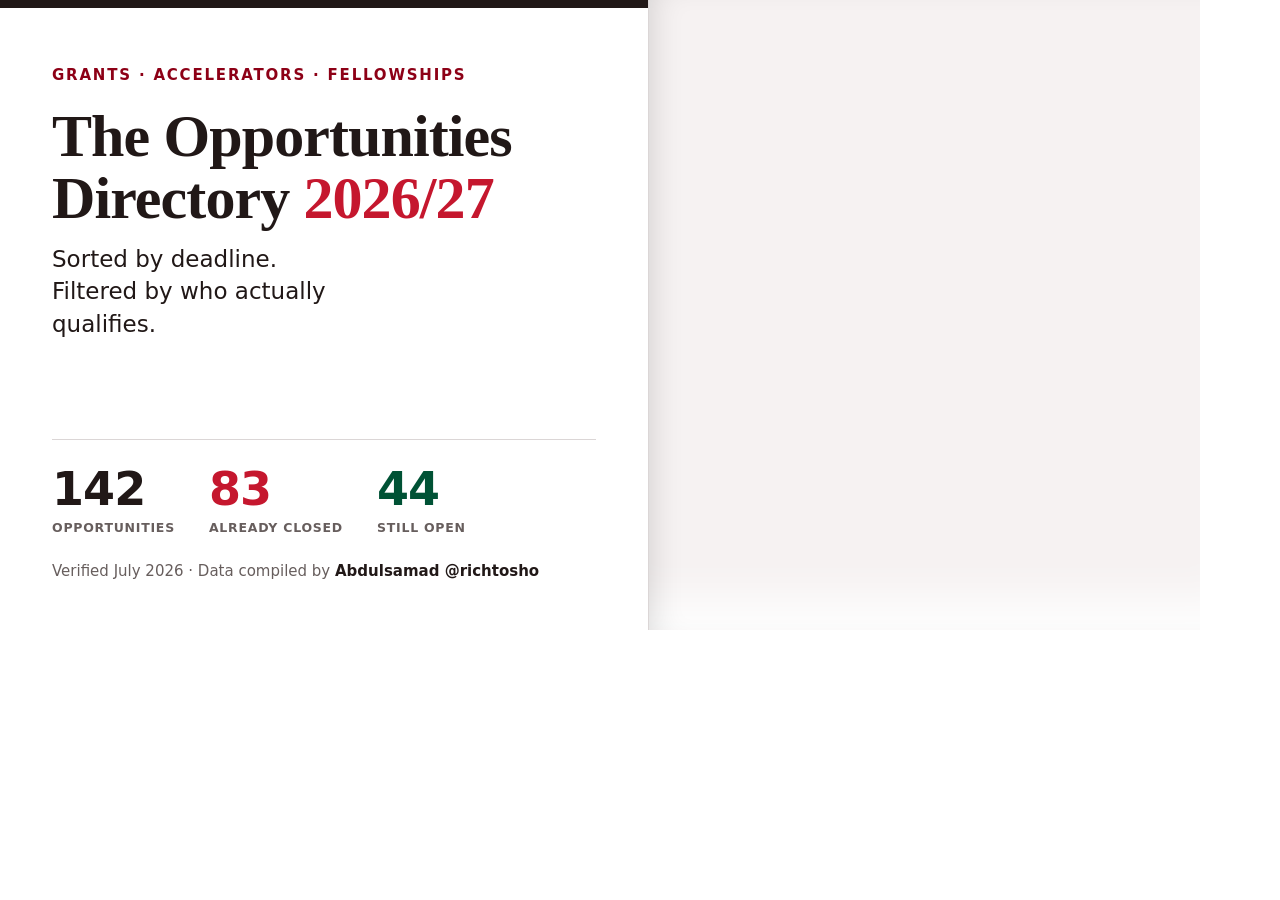
==== assets/og.html @ d4e75e10 "Add social preview (OG/Twitter) card and meta tags 1200x630 share card leading with the hook stat (1" ====
<!doctype html>
<html lang="en">
<head>
<meta charset="utf-8">
<style>
  :root {
    --bg: oklch(1 0 0);
    --surface: oklch(0.965 0.004 25);
    --ink: oklch(0.22 0.015 25);
    --muted: oklch(0.49 0.012 25);
    --line: oklch(0.88 0.005 25);
    --primary: oklch(0.527 0.202 22.7);
    --primary-ink: oklch(0.4 0.17 22.7);
    --accent: oklch(0.38 0.1 165);
  }
  * { margin: 0; padding: 0; box-sizing: border-box; }
  html, body { width: 1200px; height: 630px; }
  body {
    display: flex;
    font: 400 16px/1.5 ui-sans-serif, system-ui, -apple-system, "Segoe UI", Roboto, sans-serif;
    color: var(--ink);
    background: var(--bg);
    overflow: hidden;
  }

  /* ── Left panel ─────────────────────────────── */
  .panel {
    width: 648px;
    flex: 0 0 648px;
    padding: 56px 52px 48px;
    display: flex;
    flex-direction: column;
    justify-content: space-between;
    border-top: 8px solid var(--ink);
  }

  .kicker {
    font-size: 15px;
    font-weight: 600;
    letter-spacing: 0.12em;
    text-transform: uppercase;
    color: var(--primary-ink);
  }

  h1 {
    font-family: Georgia, "Iowan Old Style", "Times New Roman", serif;
    font-weight: 700;
    font-size: 60px;
    line-height: 1.04;
    letter-spacing: -0.015em;
    margin: 18px 0 14px;
  }
  h1 .year { color: var(--primary); }

  .promise {
    font-size: 23px;
    line-height: 1.4;
    color: var(--ink);
    max-width: 20ch;
  }

  .stats {
    display: flex;
    gap: 34px;
    margin-top: 8px;
    padding-top: 26px;
    border-top: 1px solid var(--line);
  }
  .stat .n {
    font-size: 46px;
    font-weight: 800;
    line-height: 1;
    font-variant-numeric: tabular-nums;
    letter-spacing: -0.02em;
  }
  .stat .l {
    display: block;
    margin-top: 7px;
    font-size: 12.5px;
    font-weight: 600;
    letter-spacing: 0.06em;
    text-transform: uppercase;
    color: var(--muted);
  }
  .stat.total .n { color: var(--ink); }
  .stat.closed .n { color: var(--primary); }
  .stat.open .n { color: var(--accent); }

  .credit {
    font-size: 15px;
    color: var(--muted);
    margin-top: 22px;
  }
  .credit b { color: var(--ink); font-weight: 600; }

  /* ── Right peek (real screenshot) ───────────── */
  .peek {
    position: relative;
    flex: 1;
    overflow: hidden;
    border-left: 1px solid var(--line);
    background: var(--surface);
  }
  .peek img {
    position: absolute;
    top: -168px;
    left: -30px;
    width: 1010px;
    height: auto;
    filter: saturate(1.02);
  }
  /* soft fade so the crop doesn't look severed at the bottom */
  .peek::after {
    content: "";
    position: absolute;
    inset: 0;
    box-shadow: inset 22px 0 34px -22px rgba(0,0,0,0.16),
                inset 0 -70px 46px -40px var(--bg);
    pointer-events: none;
  }
</style>
</head>
<body>
  <div class="panel">
    <div>
      <p class="kicker">Grants · Accelerators · Fellowships</p>
      <h1>The Opportunities<br>Directory <span class="year">2026/27</span></h1>
      <p class="promise">Sorted by deadline. Filtered by who actually qualifies.</p>
    </div>
    <div>
      <div class="stats">
        <div class="stat total"><span class="n">142</span><span class="l">Opportunities</span></div>
        <div class="stat closed"><span class="n">83</span><span class="l">Already&nbsp;closed</span></div>
        <div class="stat open"><span class="n">44</span><span class="l">Still&nbsp;open</span></div>
      </div>
      <p class="credit">Verified July 2026 · Data compiled by <b>Abdulsamad @richtosho</b></p>
    </div>
  </div>
  <div class="peek">
    <img src="file:///tmp/shots/vercel-serve.png" alt="">
  </div>
</body>
</html>
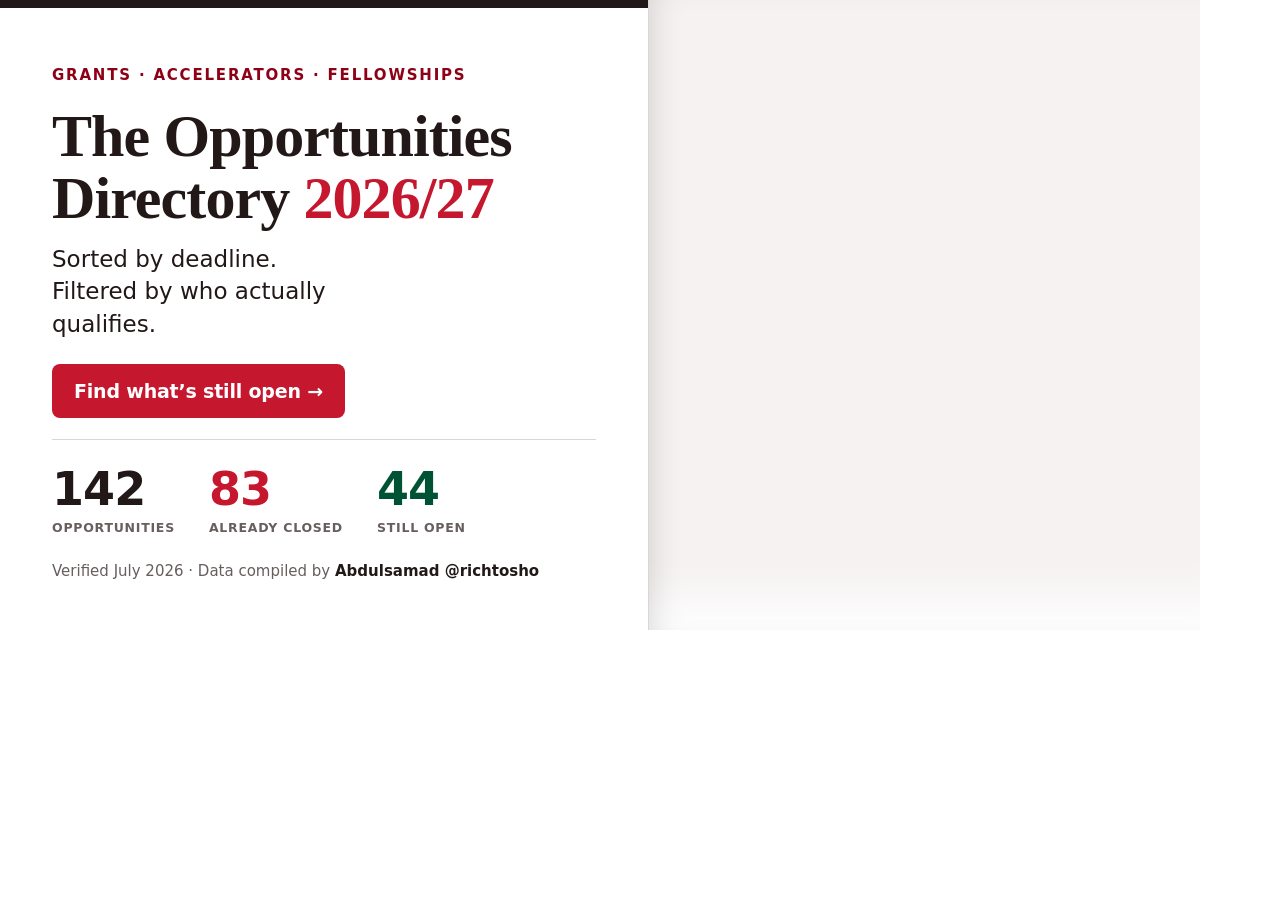
==== commit 60a6357f: "Refine social preview per validator feedback - Add 'Find what's still open →' CTA button to the OG c" ====
--- a/assets/og.html
+++ b/assets/og.html
@@ -57,6 +57,18 @@
     line-height: 1.4;
     color: var(--ink);
     max-width: 20ch;
+  }
+
+  .cta {
+    display: inline-block;
+    margin-top: 24px;
+    background: var(--primary);
+    color: #fff;
+    font-size: 19px;
+    font-weight: 700;
+    letter-spacing: -0.01em;
+    padding: 13px 22px;
+    border-radius: 8px;
   }
 
   .stats {
@@ -126,6 +138,7 @@
       <p class="kicker">Grants · Accelerators · Fellowships</p>
       <h1>The Opportunities<br>Directory <span class="year">2026/27</span></h1>
       <p class="promise">Sorted by deadline. Filtered by who actually qualifies.</p>
+      <div class="cta">Find what’s still open →</div>
     </div>
     <div>
       <div class="stats">
